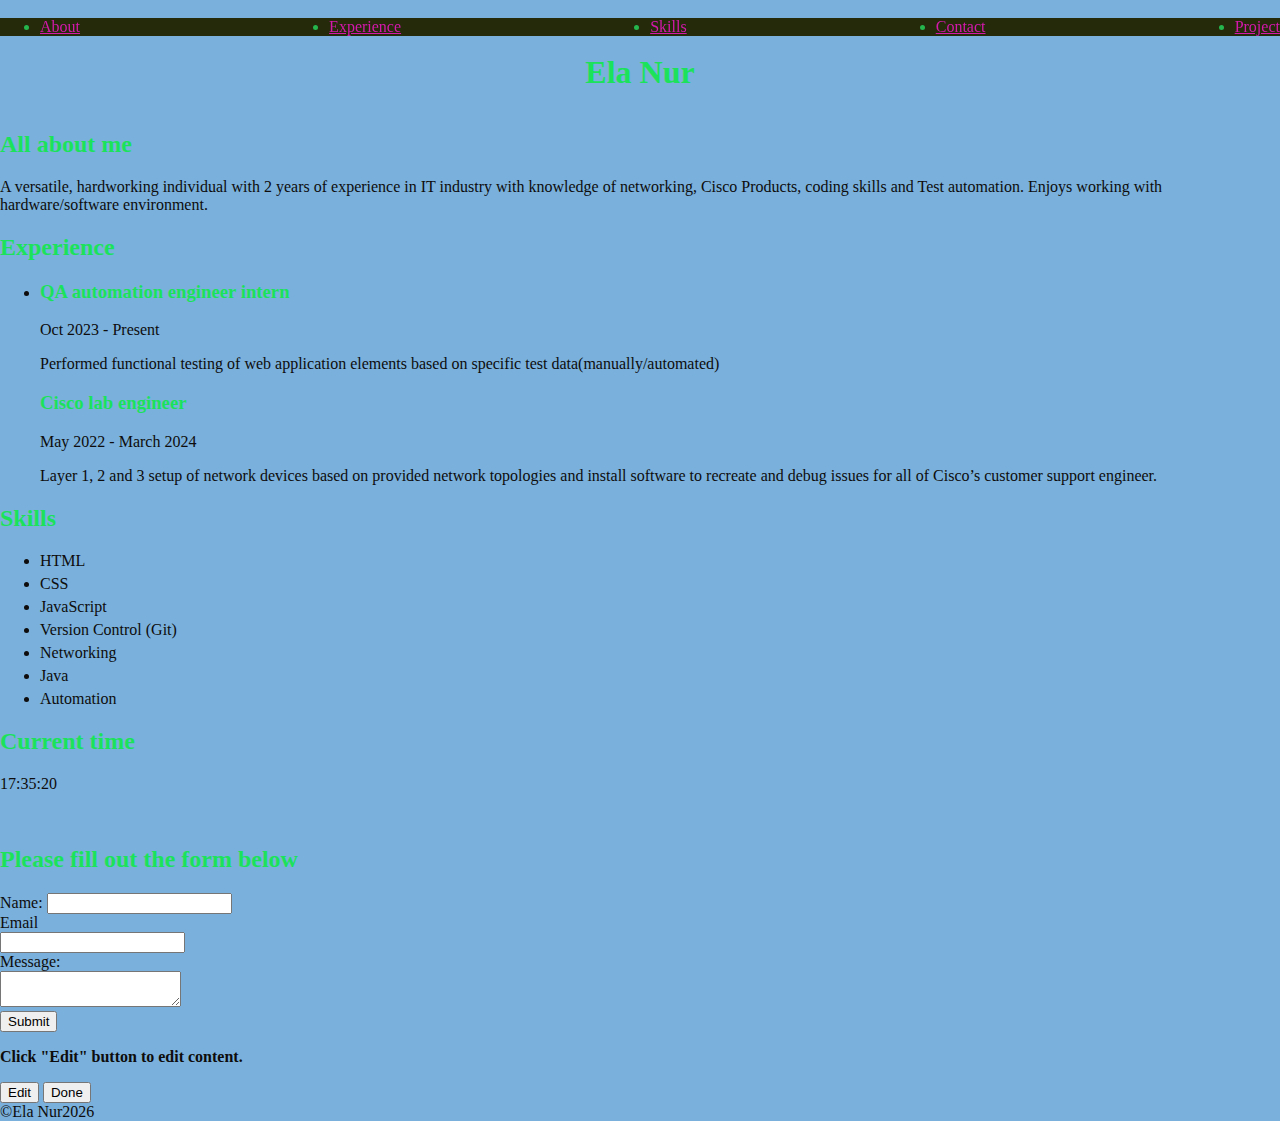
==== index.html @ 12a9d001 "Lesson-14 fixed my form" ====
<!DOCTYPE html>
<html lang="en">
  <head>
    <meta charset="UTF-8" />
    <meta name="viewport" content="width=device-width, initial-scale=1.0" />
    <link rel="stylesheet" href="style1/style.css" />
    <title>My first website</title>
  </head>
  <br>
    <nav class="sticky-header">
        <ul>
            <li><a href="#about">About</a></li>
            <li><a href="#experience">Experience</a></li>
            <li><a href="#skills">Skills</a></li>
            <li><a href="#contact">Contact</a></li>
            <li><a href="#projects">Project</a></li>

          </ul>
    </nav>

    <br class="container">
      <div class="header">
        <h1>Ela Nur</h1>
      </div>

      <div class="section-about">
        <h2>All about me</h2>
        <p>
            A versatile, hardworking individual with 2 years of experience in IT industry 
            with knowledge of networking, Cisco Products, coding skills and Test automation. 
            Enjoys working with hardware/software environment.
        </p>
      </div>
  
      <div class="section-experience">
        <h2>Experience</h2>
        <ul> 
        <li>

            <h3>QA automation engineer intern </h3>
            <p> Oct 2023 - Present</p>
            <p>
                Performed functional testing of web application 
                elements based on specific test data(manually/automated)
            </p>
    
            <h3> Cisco lab engineer </h3>
            <p> May 2022 - March 2024</p>
            <p> Layer 1, 2 and 3 setup of network devices based on provided 
                network topologies and install software to recreate and debug 
                issues for all of Cisco’s customer support engineer.</p>  
          </li>
        </ul>
      </div>
      <div class="section-skills">
        <h2>Skills</h2>
        <ul class="skills">
          <li>HTML</li>
          <li>CSS</li>
          <li>JavaScript</li>
          <li>Version Control (Git)</li>
     </ul>
      </div>
    </div>
    <section> 
      <h2> Current time </h2>
      <p id="clock"> </p>
    </section>

    <br>
      <h2> 
        Please fill out the form below
      </h2>

      <form name="leave_message">
     
        <label for="username"> Name: </label></id=>
        <input for="text" name="userName" required /></br> 
        <label for="email"> Email </label></br>  
        <input type="email" name="email" required /></br> 
        <label for="usersMessage"> Message: </label></br> 
        <textArea type="text" name="usersMessage" required ></textArea></br> 
        <button type="submit"> Submit </button></br> 
        
        <section id="messages">
          <ul id="messages_list"> </ul>
        </section>
      </form>

   <div id="container">
      <p id="edit"><b> Click "Edit" button to edit content. </ b></p>
      <button type="submit" id="edit-button">Edit</button>
      <button type="submit" id="end-editing">Done</button>
      </div>

    <script src="javasc/index.js"></script>
  </body>
</html>
---- style1/style.css ----
body {
  flex-wrap:wrap;
  font-family: 'Times New Roman', Times, serif;
  background-color: rgb(121, 177, 220);
  margin: auto;
  padding: auto;
  color: #0e0c0c;

}
.container {
  width: 80%;
  margin: 20px auto;
  background-color: #12d3bd;
  padding: 20px;
}
h1,
h2,
h3 {
  color: #1be25a;
}
.header {
  text-align: center;
  margin-bottom: 40px;
}
.header h1 {
  margin: 0;
}
.section {
  margin-bottom: 30px;
}
.section h2 {
  border-radius: 2px solid #0056b3;
  padding-bottom: 5px;
}
.section ul {
  list-style-type: none;
  padding: 0;
}
.section ul li {
  margin: 10px 0;
}
.skills li,
.education li {
  margin: 5px 0;
}

.sticky-header {
  position: sticky;
  top: 0;
  background-color: #252a0b;
  color: #25b64e;
  text-align: center;
  padding: 5;
  z-index: 20000;
  width:100%;
}
.sticky-header ul {
  display: flex;
  flex-direction: row;
  justify-content: space-between;
  gap:6;
  scroll-margin-top:2px;
  margin: auto
}
.sticky-header ul li a {
  color: rgb(213, 24, 172);
}
@media only screen and (min-width: 320px){
  .experience-container {
    grid-template-columns: 1fr 1fr;
  }
}
@media only screen and (min-width: 1020px){
  .experience-container {
    grid-template-columns: 1fr 1fr;
  }
}
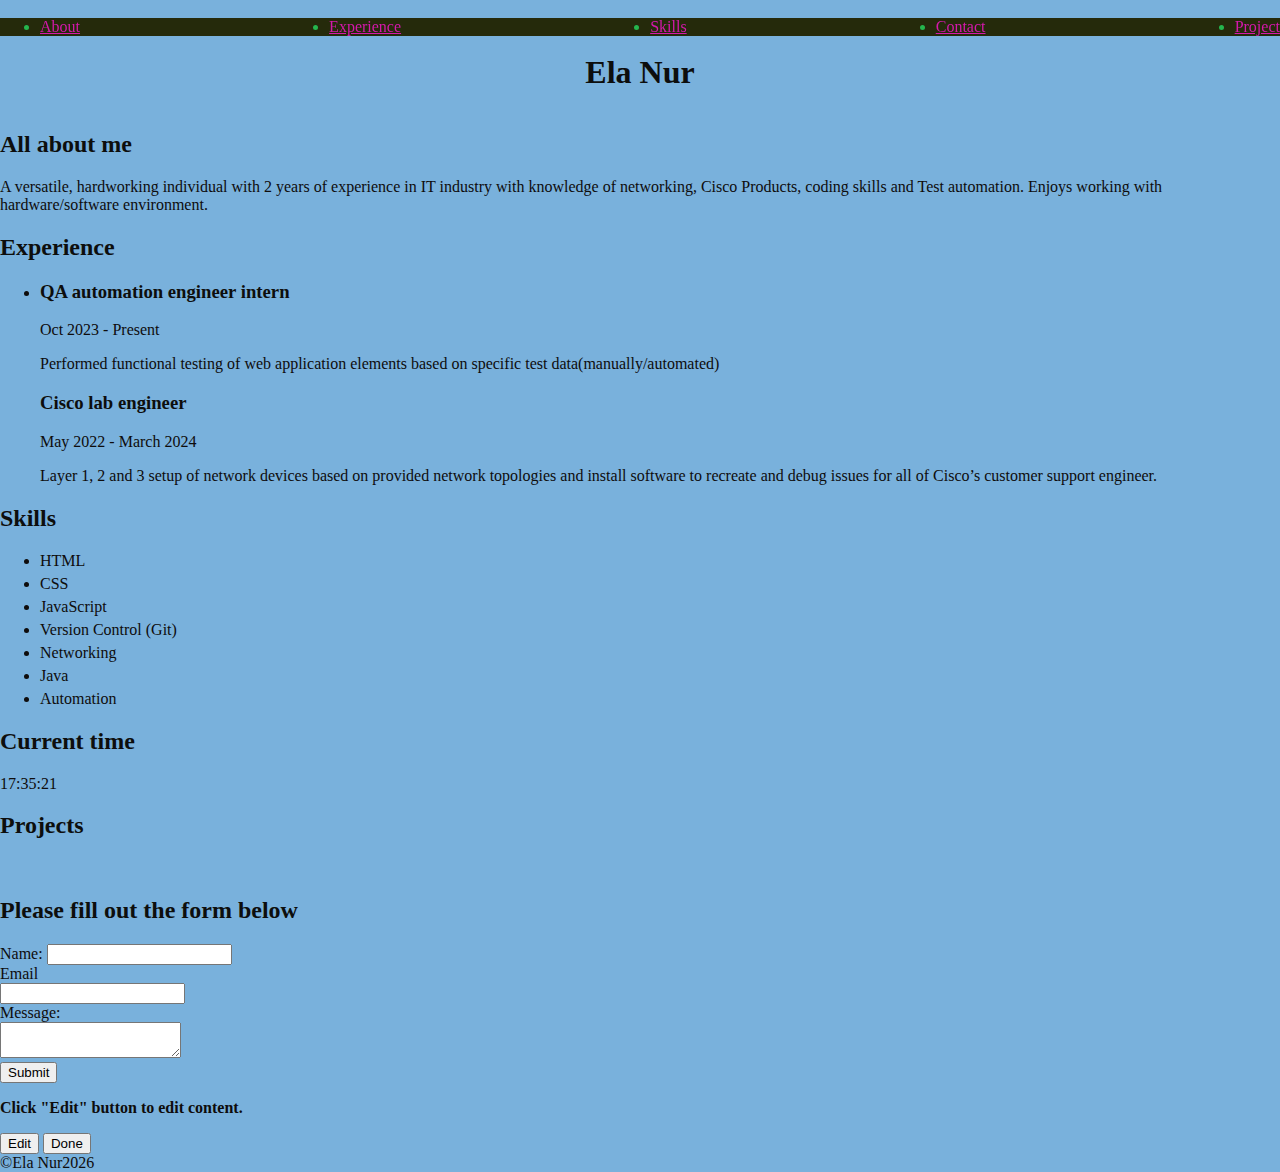
==== commit 92e5fbed: "API fetch completed" ====
--- a/index.html
+++ b/index.html
@@ -61,10 +61,15 @@
           <li>Version Control (Git)</li>
      </ul>
       </div>
-    </div>
+    
     <section> 
       <h2> Current time </h2>
       <p id="clock"> </p>
+    </section>
+
+    <section id="project_section">
+      <h2 id="projects"> Projects </h2>
+      <ul id="projects-list"> </ul>
     </section>
 
     <br>
--- a/style1/style.css
+++ b/style1/style.css
@@ -16,7 +16,7 @@
 h1,
 h2,
 h3 {
-  color: #1be25a;
+  color: #0d0e0d;
 }
 .header {
   text-align: center;
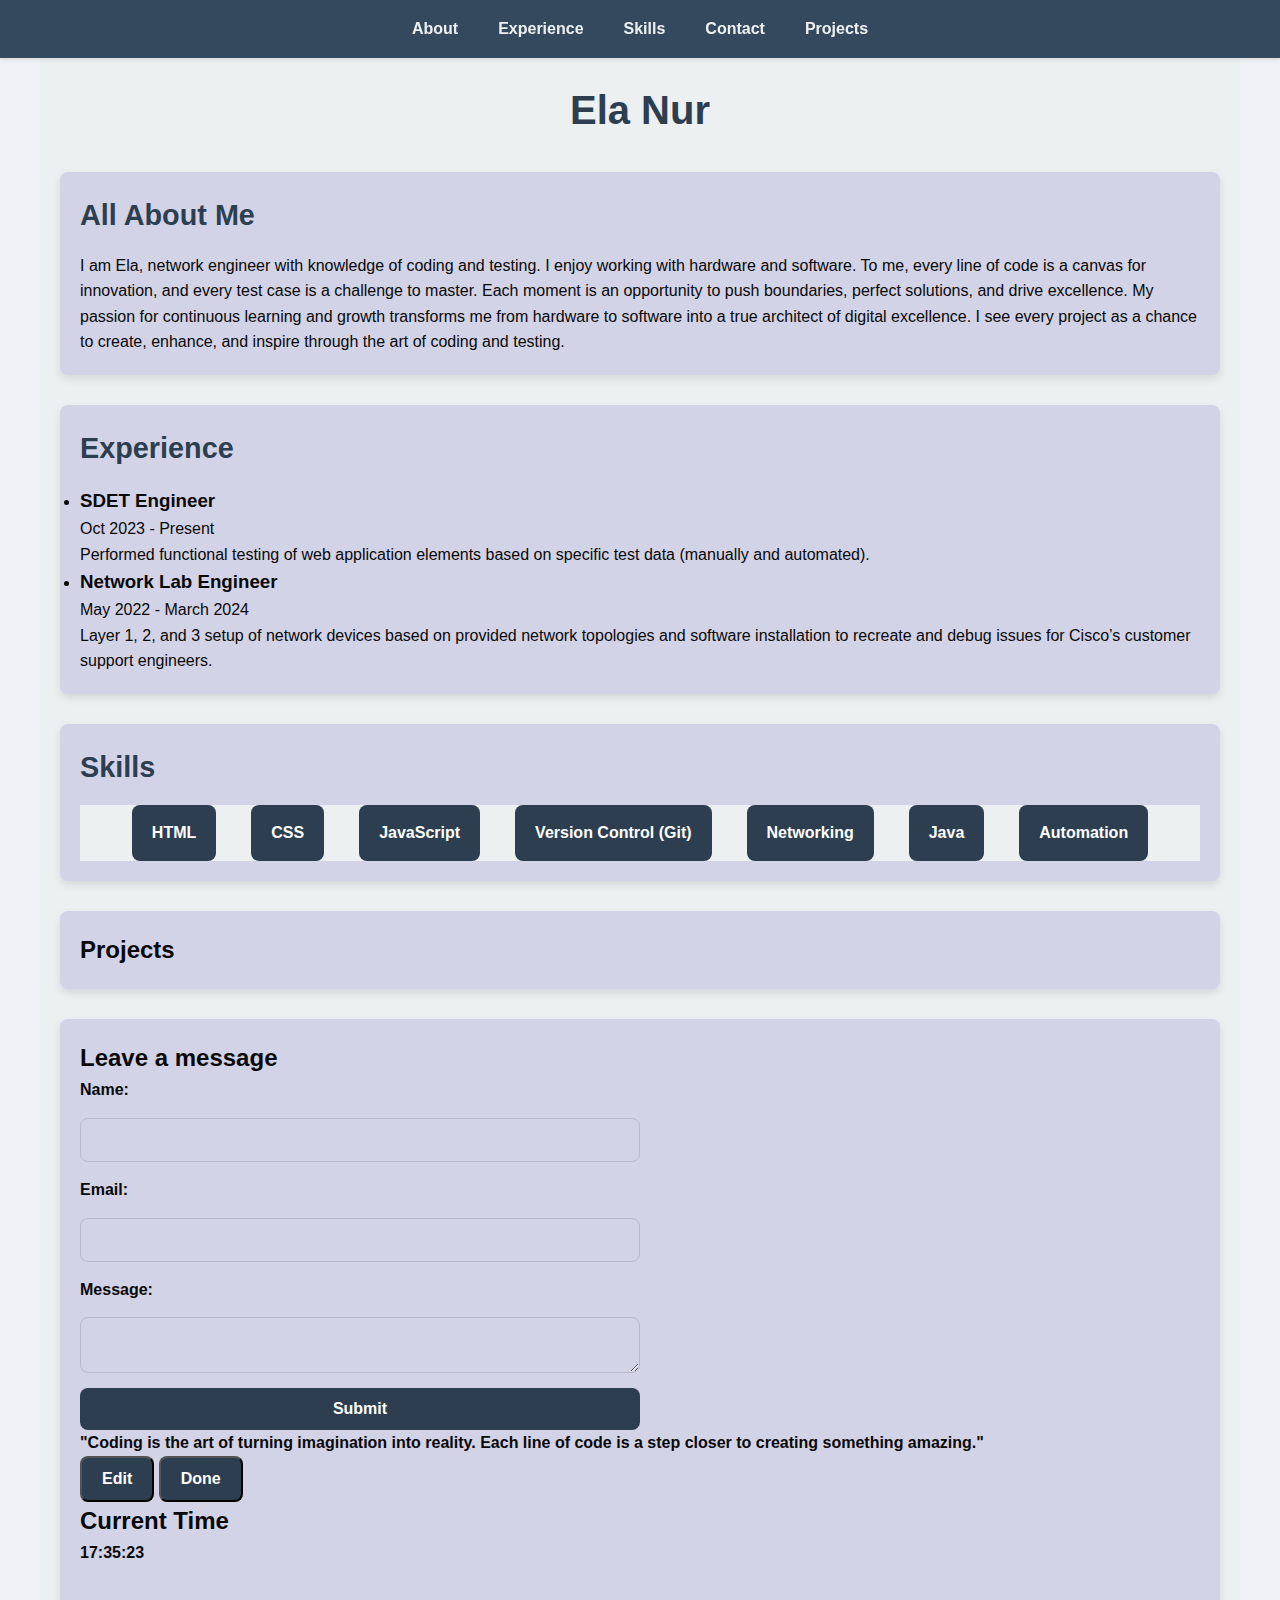
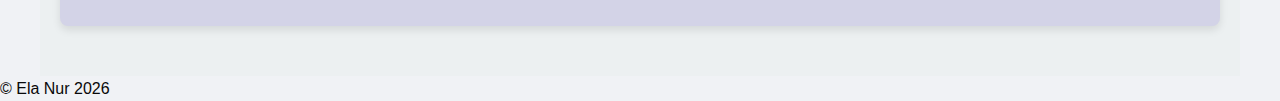
==== commit c0d0dad9: "Added some changes to lesson-15" ====
--- a/index.html
+++ b/index.html
@@ -1,103 +1,129 @@
 <!DOCTYPE html>
 <html lang="en">
-  <head>
-    <meta charset="UTF-8" />
-    <meta name="viewport" content="width=device-width, initial-scale=1.0" />
-    <link rel="stylesheet" href="style1/style.css" />
-    <title>My first website</title>
-  </head>
-  <br>
-    <nav class="sticky-header">
-        <ul>
-            <li><a href="#about">About</a></li>
-            <li><a href="#experience">Experience</a></li>
-            <li><a href="#skills">Skills</a></li>
-            <li><a href="#contact">Contact</a></li>
-            <li><a href="#projects">Project</a></li>
+<!-- <head>
+  <meta charset="UTF-8" />
+  <meta name="viewport" content="width=device-width, initial-scale=1.0" />
+  <link rel="stylesheet" href="style1/style.css" />
+  <link rel="stylesheet" href="link rel="stylesheet" href="https://cdnjs.cloudflare.com/ajax/libs/font-awesome/6.6.0/css/all.min.css" integrity="sha512-Kc323vGBEqzTmouAECnVceyQqyqdsSiqLQISBL29aUW4U/M7pSPA/gEUZQqv1cwx4OnYxTxve5UMg5GT6L4JJg==" crossorigin="anonymous" referrerpolicy="no-referrer">
+  <title>My First Website</title>
+</head> -->
+<html lang="en">
+<head>
+  <meta charset="UTF-8" />
+  <meta name="viewport" content="width=device-width, initial-scale=1.0" />
+  <link rel="stylesheet" href="style1/style.css" />
+  <link rel="stylesheet" href="https://cdnjs.cloudflare.com/ajax/libs/font-awesome/6.6.0/css/all.min.css" integrity="sha512-Kc323vGBEqzTmouAECnVceyQqyqdsSiqLQISBL29aUW4U/M7pSPA/gEUZQqv1cwx4OnYxTxve5UMg5GT6L4JJg==" crossorigin="anonymous" referrerpolicy="no-referrer" />
+  <title>My First Website</title>
+</head>
+<body>
+  <nav class="sticky-header">
+    <ul>
+      <li><a href="#about">About</a></li>
+      <li><a href="#experience">Experience</a></li>
+      <li><a href="#skills">Skills</a></li>
+      <li><a href="#contact">Contact</a></li>
+      <li><a href="#projects">Projects</a></li>
+    </ul>
+  </nav>
 
-          </ul>
-    </nav>
+  <div class="container">
+    <header class="header">
+      <h1>Ela Nur</h1>
+    </header>
 
-    <br class="container">
-      <div class="header">
-        <h1>Ela Nur</h1>
-      </div>
-
-      <div class="section-about">
-        <h2>All about me</h2>
-        <p>
-            A versatile, hardworking individual with 2 years of experience in IT industry 
-            with knowledge of networking, Cisco Products, coding skills and Test automation. 
-            Enjoys working with hardware/software environment.
-        </p>
-      </div>
-  
-      <div class="section-experience">
-        <h2>Experience</h2>
-        <ul> 
-        <li>
-
-            <h3>QA automation engineer intern </h3>
-            <p> Oct 2023 - Present</p>
-            <p>
-                Performed functional testing of web application 
-                elements based on specific test data(manually/automated)
-            </p>
-    
-            <h3> Cisco lab engineer </h3>
-            <p> May 2022 - March 2024</p>
-            <p> Layer 1, 2 and 3 setup of network devices based on provided 
-                network topologies and install software to recreate and debug 
-                issues for all of Cisco’s customer support engineer.</p>  
-          </li>
-        </ul>
-      </div>
-      <div class="section-skills">
-        <h2>Skills</h2>
-        <ul class="skills">
-          <li>HTML</li>
-          <li>CSS</li>
-          <li>JavaScript</li>
-          <li>Version Control (Git)</li>
-     </ul>
-      </div>
-    
-    <section> 
-      <h2> Current time </h2>
-      <p id="clock"> </p>
+    <section id="about" class="section-about">
+      <h2>All About Me</h2>
+      <p>
+        I am Ela, network engineer with knowledge of coding and testing. I enjoy working with hardware and software. 
+        To me, every line of code is a canvas for innovation, and every test case is a challenge to master. Each moment is an opportunity to push boundaries, perfect solutions, and drive excellence.
+        My passion for continuous learning and growth transforms me from hardware to software into a true architect of digital excellence. I see every project as a chance to create, enhance, and inspire through the art of coding and testing.
+      </p>
     </section>
 
-    <section id="project_section">
-      <h2 id="projects"> Projects </h2>
-      <ul id="projects-list"> </ul>
+    <section id="experience" class="section-experience">
+      <h2>Experience</h2>
+      <ul>
+        <li>
+          <h3>SDET Engineer</h3>
+          <p>Oct 2023 - Present</p>
+          <p>
+            Performed functional testing of web application elements 
+            based on specific test data (manually and automated).
+          </p>
+        </li>
+        <li>
+          <h3>Network Lab Engineer</h3>
+          <p>May 2022 - March 2024</p>
+          <p>
+            Layer 1, 2, and 3 setup of network devices based on provided 
+            network topologies and software installation to recreate and debug 
+            issues for Cisco’s customer support engineers.
+          </p>
+        </li>
+      </ul>
     </section>
 
-    <br>
-      <h2> 
-        Please fill out the form below
-      </h2>
+    <section id="skills" class="section-skills">
+      <h2>Skills</h2>
+      <ul class="skills">
+        <li>HTML</li>
+        <li>CSS</li>
+        <li>JavaScript</li>
+        <li>Version Control (Git)</li>
+      </ul>
+    </section>
 
+    <section id="projects" class="section-projects">
+      <h2>Projects</h2>
+      <ul id="projects-list"></ul>
+    </section>
+
+    <section class="contact-form">
+      <h2>Leave a message </h2>
       <form name="leave_message">
-     
-        <label for="username"> Name: </label></id=>
-        <input for="text" name="userName" required /></br> 
-        <label for="email"> Email </label></br>  
-        <input type="email" name="email" required /></br> 
-        <label for="usersMessage"> Message: </label></br> 
-        <textArea type="text" name="usersMessage" required ></textArea></br> 
-        <button type="submit"> Submit </button></br> 
-        
-        <section id="messages">
-          <ul id="messages_list"> </ul>
-        </section>
+        <label for="username">Name:</label>
+        <input type="text" name="userName" required />
+
+        <label for="email">Email:</label>
+        <input type="email" name="email" required />
+
+        <label for="usersMessage">Message:</label>
+        <textarea name="usersMessage" required></textarea>
+
+        <button type="submit">Submit</button>
       </form>
 
-   <div id="container">
-      <p id="edit"><b> Click "Edit" button to edit content. </ b></p>
-      <button type="submit" id="edit-button">Edit</button>
-      <button type="submit" id="end-editing">Done</button>
-      </div>
+      <section id="messages">
+        <ul id="messages_list"></ul>
+      </section>
 
-    <script src="javasc/index.js"></script>
-  </body>
+    <!-- <section id="edit-section">
+      <p><br>"Coding is the art of turning imagination into reality. Each line of code is a step closer to creating something amazing."<\br></p>
+      <button type="button" id="edit-button">Edit</button>
+      <button type="button" id="end-editing">Done</button>
+    </section> -->
+
+    <section> 
+      <div id="container">
+        <p id="edit"><b> "Coding is the art of turning imagination into reality. Each line of code is a step closer to creating something amazing."</ b></p>
+        <button type="submit" id="edit-button">Edit</button>
+        <button type="submit" id="end-editing">Done</button>
+        </div>
+     </section>
+  
+      <section id="contact">
+      <h2>Current Time</h2>
+      <p id="clock"></p>
+      <div class="social-contacts">
+        <a href="https://github.com/elzatnur" target="_blank" title="GitHub">
+          <i class="fa-brands fa-github"></i>
+        </a>
+        <a href="https://www.linkedin.com/in/ela-nur-ab5739293/" target="_blank" title="LinkedIn">
+            <i class="fa-brands fa-linkedin"></i>
+        </a>
+    </div>
+    </section>
+   
+  <script src="javasc/index.js"></script>
+</body>
 </html>--- a/style1/style.css
+++ b/style1/style.css
@@ -1,81 +1,338 @@
+
+* {
+  box-sizing: border-box;
+  margin: 0;
+  padding: 0;
+}
+
 body {
-  flex-wrap:wrap;
-  font-family: 'Times New Roman', Times, serif;
-  background-color: rgb(121, 177, 220);
-  margin: auto;
-  padding: auto;
-  color: #0e0c0c;
-
-}
+  font-family: 'Segoe UI', Tahoma, Geneva, Verdana, sans-serif;
+  line-height: 1.6;
+  background-color: #f0f2f5;
+  color: #090909;
+}
+
+nav {
+  background-color: #34495e;
+  color: #ecf0f1;
+  padding: 1em 2em;
+  position: sticky;
+  top: 0;
+  z-index: 1000;
+  box-shadow: 0 2px 4px rgba(0, 0, 0, 0.1);
+}
+
+nav ul {
+  list-style: none;
+  display: flex;
+  justify-content: center;
+}
+
+nav ul li {
+  margin: 0 20px;
+}
+
+nav ul li a {
+  color: #ecf0f1;
+  text-decoration: none;
+  font-weight: 600;
+}
+
+nav ul li a:hover {
+  color: #3498db;
+}
+
+/* Container and sections */
 .container {
-  width: 80%;
-  margin: 20px auto;
-  background-color: #12d3bd;
   padding: 20px;
-}
-h1,
-h2,
-h3 {
-  color: #0d0e0d;
-}
+  max-width: 1200px;
+  margin: 0 auto;
+}
+
 .header {
   text-align: center;
-  margin-bottom: 40px;
-}
+  margin-bottom: 30px;
+}
+
 .header h1 {
-  margin: 0;
-}
-.section {
+  font-size: 2.5em;
+  color: #2c3e50;
+}
+
+.section-about, 
+.section-experience, 
+.section-skills, 
+.section-projects, 
+.section-contacts, 
+.contact-form {
   margin-bottom: 30px;
-}
-.section h2 {
-  border-radius: 2px solid #0056b3;
-  padding-bottom: 5px;
-}
-.section ul {
-  list-style-type: none;
-  padding: 0;
-}
-.section ul li {
-  margin: 10px 0;
-}
-.skills li,
-.education li {
-  margin: 5px 0;
-}
-
-.sticky-header {
-  position: sticky;
-  top: 0;
-  background-color: #252a0b;
-  color: #25b64e;
+  background-color: #d3d3e7;
+  padding: 20px;
+  border-radius: 8px;
+  box-shadow: 0 4px 8px rgba(0, 0, 0, 0.1);
+}
+
+.section-about h2, 
+.section-experience h2, 
+.section-skills h2, 
+.section-projects h2 
+.contact{
+  font-size: 1.8em;
+  color: #2c3e50;
+  margin-bottom: 15px;
+}
+
+ul.skills {
+  list-style: none;
+  display: flex;
+  flex-wrap: wrap;
+  justify-content: center;
+  gap: 35px;
+  background-color: #ecf0f1;
+}
+
+.skills li {
+  background-color: #2c3e50;
+  color: #ffffff;
+  padding: 15px 20px;
+  border-radius: 8px;
+  font-weight: 600;
+}
+
+form {
+  display: flex;
+  flex-direction: column;
+  gap: 15px;
+}
+
+form label {
+  font-weight: 600;
+}
+
+form input, 
+form textarea {
+  padding: 12px;
+  border: 1px solid #0e0e0e22;
+  border-radius: 8px;
+  font-size: 1em;
+}
+
+form input:focus, 
+form textarea:focus {
+  border-color: #3498db;
+  outline: none;
+}
+
+form button {
+  padding: 12px 20px;
+  background-color: #3498db;
+  color: white;
+  border: none;
+  border-radius: 8px;
+  cursor: pointer;
+  font-size: 1em;
+  font-weight: 600;
+}
+
+form button:hover {
+  background-color: #2980b9;
+}
+
+/* Edit section */
+#edit-section {
   text-align: center;
-  padding: 5;
-  z-index: 20000;
-  width:100%;
-}
-.sticky-header ul {
-  display: flex;
-  flex-direction: row;
-  justify-content: space-between;
-  gap:6;
-  scroll-margin-top:2px;
-  margin: auto
-}
-.sticky-header ul li a {
-  color: rgb(213, 24, 172);
-}
-@media only screen and (min-width: 320px){
-  .experience-container {
-    grid-template-columns: 1fr 1fr;
-  }
-}
-@media only screen and (min-width: 1020px){
-  .experience-container {
-    grid-template-columns: 1fr 1fr;
-  }
-}
-
-
-
-
+  margin-top: 50px;
+}
+
+#edit-button, 
+#end-editing {
+  margin: auto;
+  padding: 12px 20px;
+  background-color: #9ea8b1;
+  color: white;
+  border: auto;
+  border-radius: 8px;
+  cursor: pointer;
+  font-size: 1em;
+  font-weight: 600;
+}
+
+#edit-button:hover, 
+#end-editing:hover {
+  background-color: #34495e;
+}
+.social-icons {
+  display: flex;
+  gap: 15px; 
+  justify-content: center; 
+  padding: 20px; 
+}
+.button {
+  display: flex;
+  align-items: center;
+  gap: 10px; 
+  padding: 10px;
+  background-color: #f5f5f5; 
+  border-radius: 5px;
+  transition: background-color 0.3s;
+}
+.button:hover {
+  background-color: #e0e0e0; 
+}
+.social-contacts {
+  display: flex;
+  justify-content: center;
+  gap: 20px; 
+  padding: 20px; 
+}
+
+.social-contacts a {
+  text-decoration: none; 
+  color: #333; 
+  font-size: 50px; 
+  transition: color 0.3s ease; 
+}
+
+.social-contacts a:hover {
+  color: #3498db; 
+}
+/* Mobile */
+@media only screen and (max-width: 600px) {
+  .social-icons a {
+      font-size: 20px; 
+  }
+}
+
+.button:hover .icon {
+  color: #0077b5; 
+}
+.button span {
+  font-size: 16px; 
+  color: #333; 
+}
+
+/* Media Queries */
+
+/* Mobile Phones */
+@media only screen and (max-width: 600px) {
+  nav ul {
+    flex-direction: column;
+    background-color: #1e77cb; 
+    text-align: center;
+    padding: 0;
+    margin: 0;
+  }
+
+  nav ul li {
+    margin: 10px 0;
+  }
+
+  nav ul li a {
+    padding: 15px;
+    font-size: 16px;
+  }
+
+  .container {
+    padding: 15px;
+    border: 2px solid #ced2da; 
+    background-color: #ffffff;
+    border-radius: 8px;
+  }
+
+  ul.skills {
+    flex-direction: column;
+    background-color: #ecf0f1;
+    padding: 15px;
+    border-radius: 8px;
+  }
+
+  .skills li {
+    margin-bottom: 20px;
+    background-color: #3498db;
+    padding: 15px;
+  }
+
+  form input, 
+  form textarea,
+  form button {
+    padding: 12px;
+  }
+
+  #edit-button, 
+  #end-editing {
+    width: 100%;
+    background-color: #3498db;
+    color: #ffffff;
+    border: none;
+    border-radius: 8px;
+    padding: 15px;
+    cursor: pointer;
+  }
+
+  #edit-button:hover, 
+  #end-editing:hover {
+    background-color: #2980b9;
+  }
+}
+
+/* Tablets (Portrait and Landscape) */
+@media only screen and (min-width: 601px) and (max-width: 1024px) {
+  nav ul {
+    justify-content: space-around;
+    background-color: rgb(148, 17, 192);
+    
+  }
+
+  .container {
+    padding: 20px;
+
+  }
+
+  ul.skills {
+    flex-direction: row;
+    flex-wrap: wrap;
+    justify-content: center;
+    padding: 15px;
+  }
+
+  .skills li {
+    margin: 10px;
+    padding: 15px;
+    flex: 1 1 calc(50% - 20px); 
+    background-color: #b215c4;
+  }
+
+  form input, 
+  form textarea,
+  form button {
+    padding: 12px;
+    color: #0d0b0d;
+  }
+  form button{
+    background-color: #b215c4;
+  }
+}
+
+/* Large Screens */
+@media only screen and (min-width: 1025px) {
+  .container {
+    background-color: #ecf0f1; 
+  }
+
+  form input, 
+  form textarea {
+    width: 50%;
+    background-color: rgba(201, 210, 210, 0);
+  }
+
+  form button {
+    width: 50%;
+    background-color: #2c3e50;
+  }
+
+  #edit-button, 
+  #end-editing {
+    width: auto;
+    background-color:#2c3e50 ;
+  }
+}--- a/style1/style.css
+++ b/style1/style.css
@@ -1,81 +1,338 @@
+
+* {
+  box-sizing: border-box;
+  margin: 0;
+  padding: 0;
+}
+
 body {
-  flex-wrap:wrap;
-  font-family: 'Times New Roman', Times, serif;
-  background-color: rgb(121, 177, 220);
-  margin: auto;
-  padding: auto;
-  color: #0e0c0c;
-
-}
+  font-family: 'Segoe UI', Tahoma, Geneva, Verdana, sans-serif;
+  line-height: 1.6;
+  background-color: #f0f2f5;
+  color: #090909;
+}
+
+nav {
+  background-color: #34495e;
+  color: #ecf0f1;
+  padding: 1em 2em;
+  position: sticky;
+  top: 0;
+  z-index: 1000;
+  box-shadow: 0 2px 4px rgba(0, 0, 0, 0.1);
+}
+
+nav ul {
+  list-style: none;
+  display: flex;
+  justify-content: center;
+}
+
+nav ul li {
+  margin: 0 20px;
+}
+
+nav ul li a {
+  color: #ecf0f1;
+  text-decoration: none;
+  font-weight: 600;
+}
+
+nav ul li a:hover {
+  color: #3498db;
+}
+
+/* Container and sections */
 .container {
-  width: 80%;
-  margin: 20px auto;
-  background-color: #12d3bd;
   padding: 20px;
-}
-h1,
-h2,
-h3 {
-  color: #0d0e0d;
-}
+  max-width: 1200px;
+  margin: 0 auto;
+}
+
 .header {
   text-align: center;
-  margin-bottom: 40px;
-}
+  margin-bottom: 30px;
+}
+
 .header h1 {
-  margin: 0;
-}
-.section {
+  font-size: 2.5em;
+  color: #2c3e50;
+}
+
+.section-about, 
+.section-experience, 
+.section-skills, 
+.section-projects, 
+.section-contacts, 
+.contact-form {
   margin-bottom: 30px;
-}
-.section h2 {
-  border-radius: 2px solid #0056b3;
-  padding-bottom: 5px;
-}
-.section ul {
-  list-style-type: none;
-  padding: 0;
-}
-.section ul li {
-  margin: 10px 0;
-}
-.skills li,
-.education li {
-  margin: 5px 0;
-}
-
-.sticky-header {
-  position: sticky;
-  top: 0;
-  background-color: #252a0b;
-  color: #25b64e;
+  background-color: #d3d3e7;
+  padding: 20px;
+  border-radius: 8px;
+  box-shadow: 0 4px 8px rgba(0, 0, 0, 0.1);
+}
+
+.section-about h2, 
+.section-experience h2, 
+.section-skills h2, 
+.section-projects h2 
+.contact{
+  font-size: 1.8em;
+  color: #2c3e50;
+  margin-bottom: 15px;
+}
+
+ul.skills {
+  list-style: none;
+  display: flex;
+  flex-wrap: wrap;
+  justify-content: center;
+  gap: 35px;
+  background-color: #ecf0f1;
+}
+
+.skills li {
+  background-color: #2c3e50;
+  color: #ffffff;
+  padding: 15px 20px;
+  border-radius: 8px;
+  font-weight: 600;
+}
+
+form {
+  display: flex;
+  flex-direction: column;
+  gap: 15px;
+}
+
+form label {
+  font-weight: 600;
+}
+
+form input, 
+form textarea {
+  padding: 12px;
+  border: 1px solid #0e0e0e22;
+  border-radius: 8px;
+  font-size: 1em;
+}
+
+form input:focus, 
+form textarea:focus {
+  border-color: #3498db;
+  outline: none;
+}
+
+form button {
+  padding: 12px 20px;
+  background-color: #3498db;
+  color: white;
+  border: none;
+  border-radius: 8px;
+  cursor: pointer;
+  font-size: 1em;
+  font-weight: 600;
+}
+
+form button:hover {
+  background-color: #2980b9;
+}
+
+/* Edit section */
+#edit-section {
   text-align: center;
-  padding: 5;
-  z-index: 20000;
-  width:100%;
-}
-.sticky-header ul {
-  display: flex;
-  flex-direction: row;
-  justify-content: space-between;
-  gap:6;
-  scroll-margin-top:2px;
-  margin: auto
-}
-.sticky-header ul li a {
-  color: rgb(213, 24, 172);
-}
-@media only screen and (min-width: 320px){
-  .experience-container {
-    grid-template-columns: 1fr 1fr;
-  }
-}
-@media only screen and (min-width: 1020px){
-  .experience-container {
-    grid-template-columns: 1fr 1fr;
-  }
-}
-
-
-
-
+  margin-top: 50px;
+}
+
+#edit-button, 
+#end-editing {
+  margin: auto;
+  padding: 12px 20px;
+  background-color: #9ea8b1;
+  color: white;
+  border: auto;
+  border-radius: 8px;
+  cursor: pointer;
+  font-size: 1em;
+  font-weight: 600;
+}
+
+#edit-button:hover, 
+#end-editing:hover {
+  background-color: #34495e;
+}
+.social-icons {
+  display: flex;
+  gap: 15px; 
+  justify-content: center; 
+  padding: 20px; 
+}
+.button {
+  display: flex;
+  align-items: center;
+  gap: 10px; 
+  padding: 10px;
+  background-color: #f5f5f5; 
+  border-radius: 5px;
+  transition: background-color 0.3s;
+}
+.button:hover {
+  background-color: #e0e0e0; 
+}
+.social-contacts {
+  display: flex;
+  justify-content: center;
+  gap: 20px; 
+  padding: 20px; 
+}
+
+.social-contacts a {
+  text-decoration: none; 
+  color: #333; 
+  font-size: 50px; 
+  transition: color 0.3s ease; 
+}
+
+.social-contacts a:hover {
+  color: #3498db; 
+}
+/* Mobile */
+@media only screen and (max-width: 600px) {
+  .social-icons a {
+      font-size: 20px; 
+  }
+}
+
+.button:hover .icon {
+  color: #0077b5; 
+}
+.button span {
+  font-size: 16px; 
+  color: #333; 
+}
+
+/* Media Queries */
+
+/* Mobile Phones */
+@media only screen and (max-width: 600px) {
+  nav ul {
+    flex-direction: column;
+    background-color: #1e77cb; 
+    text-align: center;
+    padding: 0;
+    margin: 0;
+  }
+
+  nav ul li {
+    margin: 10px 0;
+  }
+
+  nav ul li a {
+    padding: 15px;
+    font-size: 16px;
+  }
+
+  .container {
+    padding: 15px;
+    border: 2px solid #ced2da; 
+    background-color: #ffffff;
+    border-radius: 8px;
+  }
+
+  ul.skills {
+    flex-direction: column;
+    background-color: #ecf0f1;
+    padding: 15px;
+    border-radius: 8px;
+  }
+
+  .skills li {
+    margin-bottom: 20px;
+    background-color: #3498db;
+    padding: 15px;
+  }
+
+  form input, 
+  form textarea,
+  form button {
+    padding: 12px;
+  }
+
+  #edit-button, 
+  #end-editing {
+    width: 100%;
+    background-color: #3498db;
+    color: #ffffff;
+    border: none;
+    border-radius: 8px;
+    padding: 15px;
+    cursor: pointer;
+  }
+
+  #edit-button:hover, 
+  #end-editing:hover {
+    background-color: #2980b9;
+  }
+}
+
+/* Tablets (Portrait and Landscape) */
+@media only screen and (min-width: 601px) and (max-width: 1024px) {
+  nav ul {
+    justify-content: space-around;
+    background-color: rgb(148, 17, 192);
+    
+  }
+
+  .container {
+    padding: 20px;
+
+  }
+
+  ul.skills {
+    flex-direction: row;
+    flex-wrap: wrap;
+    justify-content: center;
+    padding: 15px;
+  }
+
+  .skills li {
+    margin: 10px;
+    padding: 15px;
+    flex: 1 1 calc(50% - 20px); 
+    background-color: #b215c4;
+  }
+
+  form input, 
+  form textarea,
+  form button {
+    padding: 12px;
+    color: #0d0b0d;
+  }
+  form button{
+    background-color: #b215c4;
+  }
+}
+
+/* Large Screens */
+@media only screen and (min-width: 1025px) {
+  .container {
+    background-color: #ecf0f1; 
+  }
+
+  form input, 
+  form textarea {
+    width: 50%;
+    background-color: rgba(201, 210, 210, 0);
+  }
+
+  form button {
+    width: 50%;
+    background-color: #2c3e50;
+  }
+
+  #edit-button, 
+  #end-editing {
+    width: auto;
+    background-color:#2c3e50 ;
+  }
+}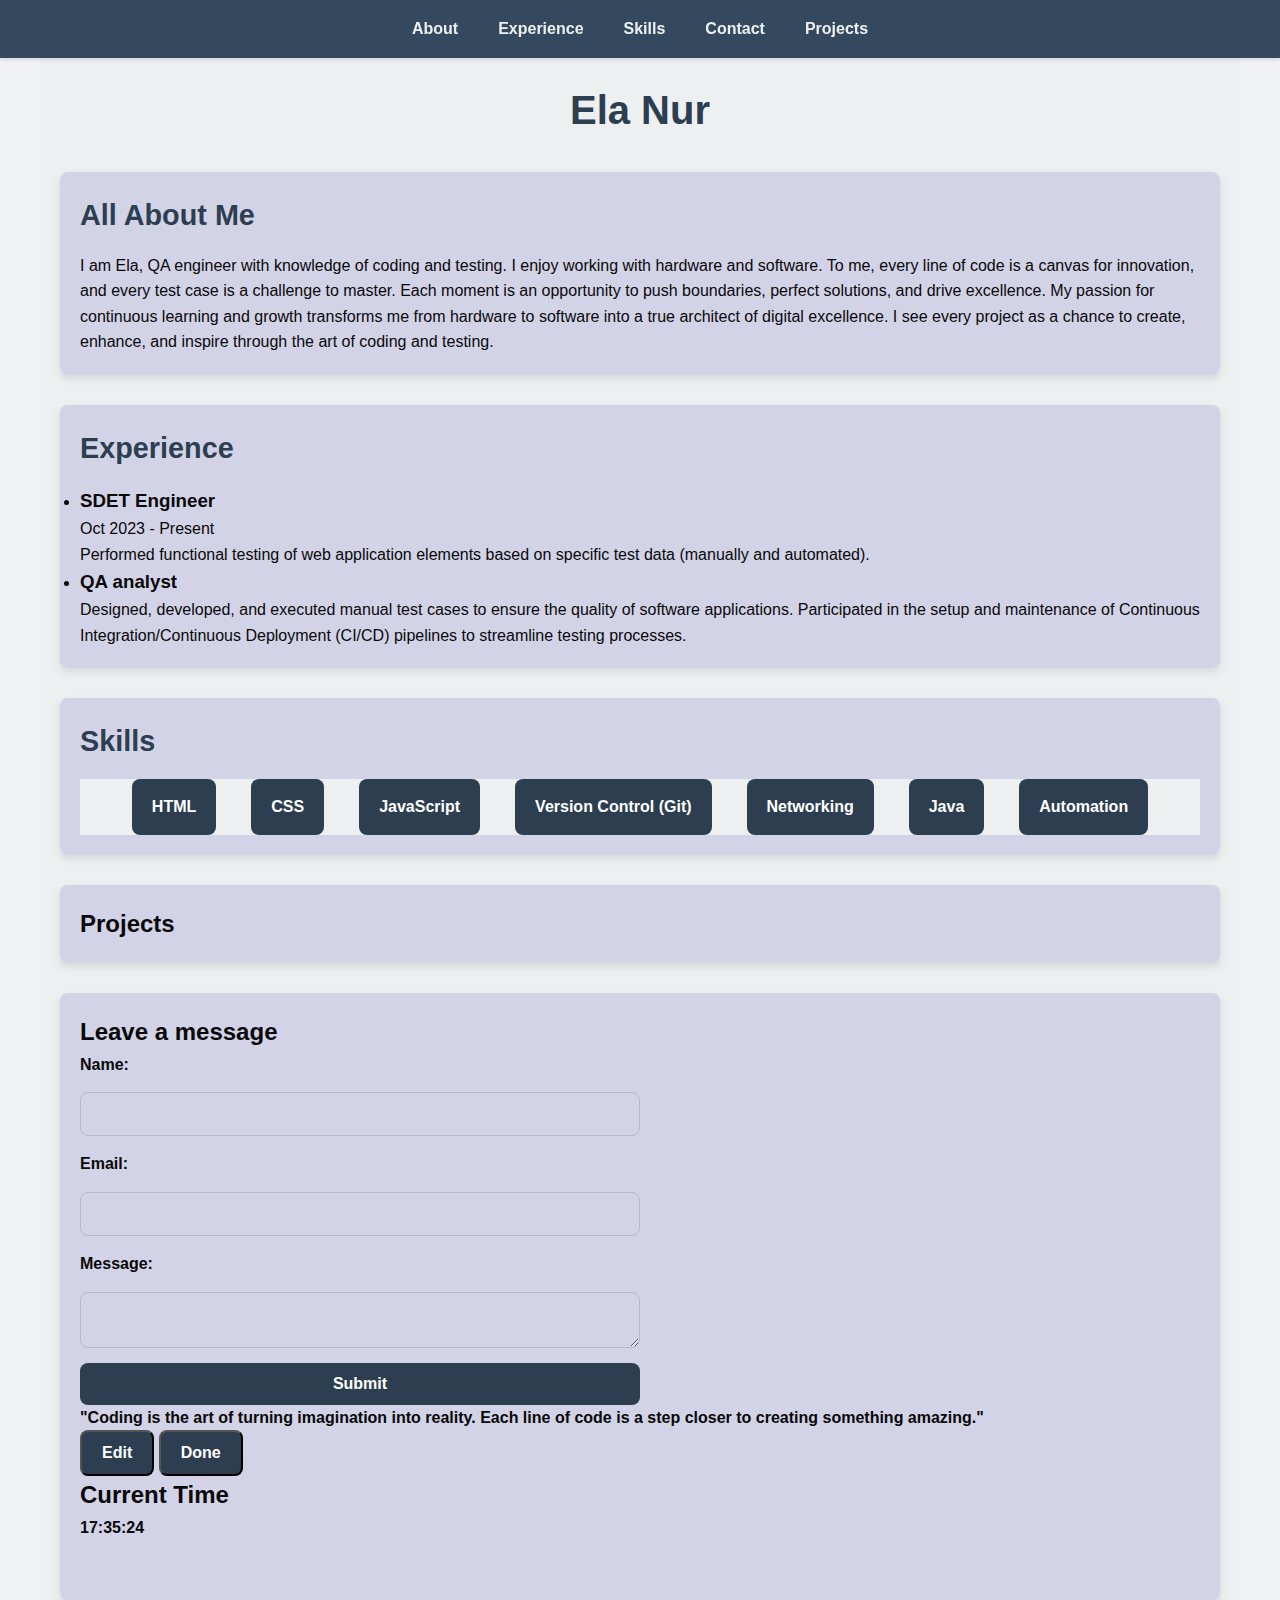
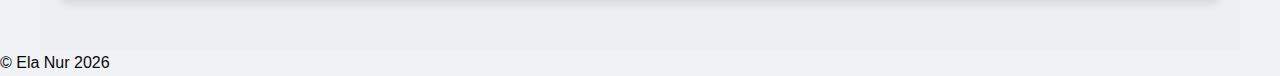
==== commit e28d8b56: "Update index.html" ====
--- a/index.html
+++ b/index.html
@@ -34,7 +34,7 @@
     <section id="about" class="section-about">
       <h2>All About Me</h2>
       <p>
-        I am Ela, network engineer with knowledge of coding and testing. I enjoy working with hardware and software. 
+        I am Ela, QA engineer with knowledge of coding and testing. I enjoy working with hardware and software. 
         To me, every line of code is a canvas for innovation, and every test case is a challenge to master. Each moment is an opportunity to push boundaries, perfect solutions, and drive excellence.
         My passion for continuous learning and growth transforms me from hardware to software into a true architect of digital excellence. I see every project as a chance to create, enhance, and inspire through the art of coding and testing.
       </p>
@@ -52,12 +52,11 @@
           </p>
         </li>
         <li>
-          <h3>Network Lab Engineer</h3>
-          <p>May 2022 - March 2024</p>
+          <h3>QA analyst</h3>
+          <p 2020-2022 </p>
           <p>
-            Layer 1, 2, and 3 setup of network devices based on provided 
-            network topologies and software installation to recreate and debug 
-            issues for Cisco’s customer support engineers.
+            Designed, developed, and executed manual test cases to ensure the quality of software applications.
+            Participated in the setup and maintenance of Continuous Integration/Continuous Deployment (CI/CD) pipelines to streamline testing processes.
           </p>
         </li>
       </ul>
@@ -118,7 +117,7 @@
         <a href="https://github.com/elzatnur" target="_blank" title="GitHub">
           <i class="fa-brands fa-github"></i>
         </a>
-        <a href="https://www.linkedin.com/in/ela-nur-ab5739293/" target="_blank" title="LinkedIn">
+        <a href="https://www.linkedin.com" target="_blank" title="LinkedIn">
             <i class="fa-brands fa-linkedin"></i>
         </a>
     </div>
@@ -126,4 +125,4 @@
    
   <script src="javasc/index.js"></script>
 </body>
-</html>+</html>
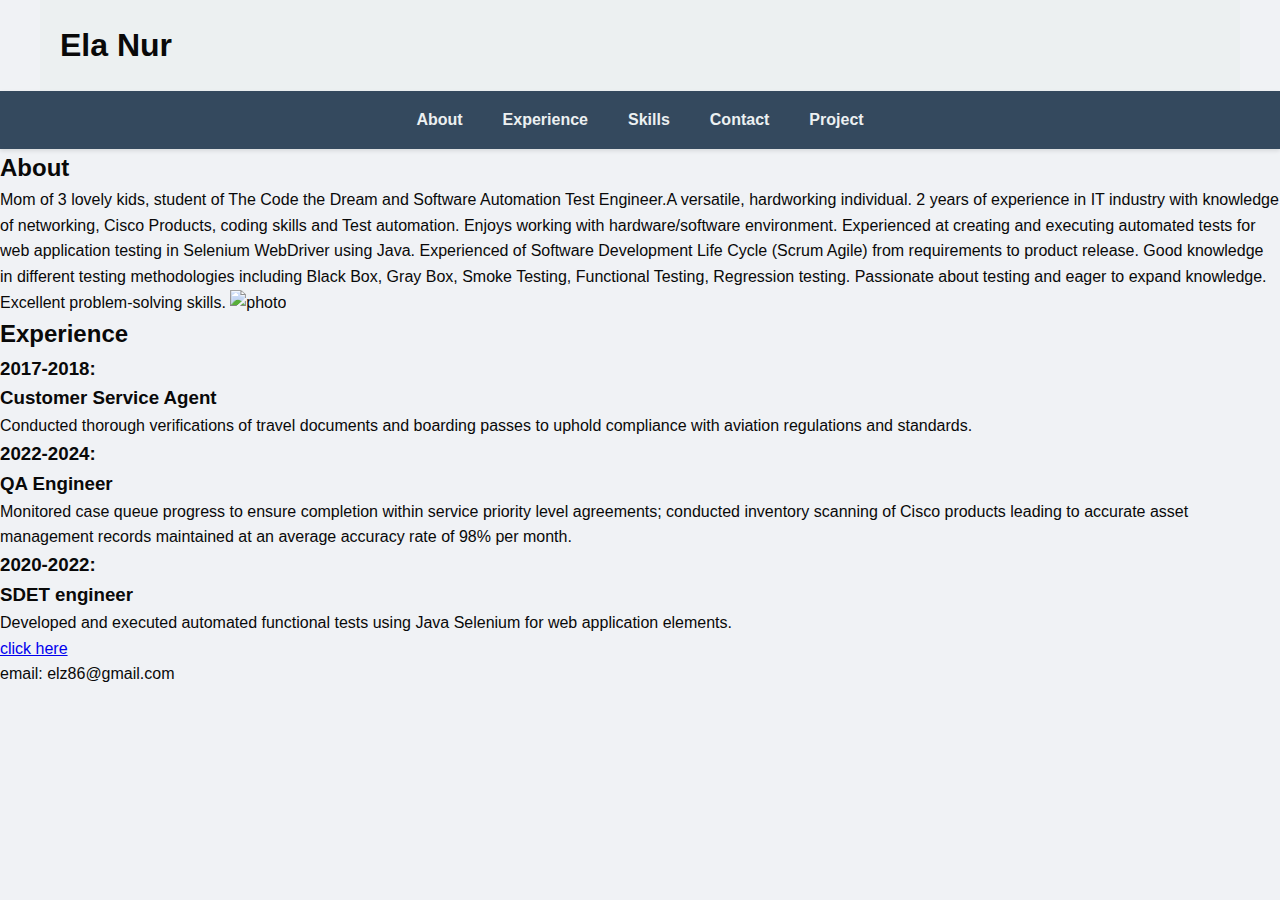
==== commit caaade9f: "Update index.html" ====
--- a/index.html
+++ b/index.html
@@ -1,128 +1,73 @@
-<!DOCTYPE html>
-<html lang="en">
-<!-- <head>
-  <meta charset="UTF-8" />
-  <meta name="viewport" content="width=device-width, initial-scale=1.0" />
-  <link rel="stylesheet" href="style1/style.css" />
-  <link rel="stylesheet" href="link rel="stylesheet" href="https://cdnjs.cloudflare.com/ajax/libs/font-awesome/6.6.0/css/all.min.css" integrity="sha512-Kc323vGBEqzTmouAECnVceyQqyqdsSiqLQISBL29aUW4U/M7pSPA/gEUZQqv1cwx4OnYxTxve5UMg5GT6L4JJg==" crossorigin="anonymous" referrerpolicy="no-referrer">
-  <title>My First Website</title>
-</head> -->
+<!DOCTYPE html> <!---->
 <html lang="en">
 <head>
-  <meta charset="UTF-8" />
-  <meta name="viewport" content="width=device-width, initial-scale=1.0" />
-  <link rel="stylesheet" href="style1/style.css" />
-  <link rel="stylesheet" href="https://cdnjs.cloudflare.com/ajax/libs/font-awesome/6.6.0/css/all.min.css" integrity="sha512-Kc323vGBEqzTmouAECnVceyQqyqdsSiqLQISBL29aUW4U/M7pSPA/gEUZQqv1cwx4OnYxTxve5UMg5GT6L4JJg==" crossorigin="anonymous" referrerpolicy="no-referrer" />
-  <title>My First Website</title>
+    <meta charset="UTF-8">
+    <meta name="viewport" content="width=device-width, initial-scale=1.0">
+
+    <title> My first website</title>
+    <link href="https://fonts.googleapis.com/css?family=Lato:400,900&display=swap" rel="stylesheet">
+
+    <link href="style1/style.css" rel="stylesheet">
+
 </head>
 <body>
-  <nav class="sticky-header">
-    <ul>
-      <li><a href="#about">About</a></li>
-      <li><a href="#experience">Experience</a></li>
-      <li><a href="#skills">Skills</a></li>
-      <li><a href="#contact">Contact</a></li>
-      <li><a href="#projects">Projects</a></li>
-    </ul>
-  </nav>
+    <header>
+        <div class="container">
+            <h1>Ela Nur</h1>
+        </div>
+    </header>
+    
+    <nav class="sticky-header">
+        <ul>
+            <li><a href="#about">About</a></li>
+            <li><a href="#experience">Experience</a></li>
+            <li><a href="#skills">Skills</a></li>
+            <li><a href="#contact">Contact</a></li>
+            <li><a href="#projects">Project</a></li>
 
-  <div class="container">
-    <header class="header">
-      <h1>Ela Nur</h1>
-    </header>
+          </ul>
+    </nav>
+       
+        <h2 id="about"> About </h2>
+        <div class="about-container"> 
+            <p id="about-content"> Mom of 3 lovely kids, student of The Code the Dream and Software Automation Test Engineer.A versatile, hardworking individual. 2 years of experience in IT industry with knowledge of networking, Cisco Products, coding skills and Test automation. Enjoys working with hardware/software environment. Experienced at creating and executing automated tests for web application testing in Selenium WebDriver using Java. Experienced of Software Development Life Cycle (Scrum Agile) from requirements to product release. Good knowledge in different testing methodologies including Black Box, Gray Box, Smoke Testing, Functional Testing, Regression testing. Passionate about testing and eager to expand knowledge. Excellent problem-solving skills. 
+    
+                <img src="https://encrypted-tbn0.gstatic.com/images?q=tbn:ANd9GcTcyYS4mwjAHVfuUkipkN2Nsp7NgKEsU1VTOQ&s" alt="photo" width="700" class="center" id="profile-picture">
+                 </p>
 
-    <section id="about" class="section-about">
-      <h2>All About Me</h2>
-      <p>
-        I am Ela, QA engineer with knowledge of coding and testing. I enjoy working with hardware and software. 
-        To me, every line of code is a canvas for innovation, and every test case is a challenge to master. Each moment is an opportunity to push boundaries, perfect solutions, and drive excellence.
-        My passion for continuous learning and growth transforms me from hardware to software into a true architect of digital excellence. I see every project as a chance to create, enhance, and inspire through the art of coding and testing.
-      </p>
-    </section>
+        </div>
+        <h2 id="experience"> Experience </h2>
+                    <div class="experience-container">
+                        <div class="ex-item"> 
+                            <h3> 2017-2018:</h3>
+                            <div class="ex-part">
+                                <h3> Customer Service Agent</h3>
+                                <p> Conducted thorough verifications of travel documents and boarding passes to uphold compliance with aviation regulations and standards.</p>
+                            </div>
+                             </div>
+                        <div class="ex-item"> 
+                            <h3> 2022-2024:</h3>
+                            <div class="ex-part"> 
+                                <h3> QA Engineer </h3>
+                                <p> Monitored case queue progress to ensure completion within service priority level agreements; conducted inventory scanning of Cisco products leading to accurate asset management records maintained at an average accuracy rate of 98% per month.</p>
+                               </div>
+                             </div>
+                        <div class="ex-item"> 
+                            <h3> 2020-2022: </h3>
+                            <div class="ex-part"> 
+                                <h3> SDET engineer </h3>
+                                <p>Developed and executed automated functional tests using Java Selenium for web application elements. </p>
 
-    <section id="experience" class="section-experience">
-      <h2>Experience</h2>
-      <ul>
-        <li>
-          <h3>SDET Engineer</h3>
-          <p>Oct 2023 - Present</p>
-          <p>
-            Performed functional testing of web application elements 
-            based on specific test data (manually and automated).
-          </p>
-        </li>
-        <li>
-          <h3>QA analyst</h3>
-          <p 2020-2022 </p>
-          <p>
-            Designed, developed, and executed manual test cases to ensure the quality of software applications.
-            Participated in the setup and maintenance of Continuous Integration/Continuous Deployment (CI/CD) pipelines to streamline testing processes.
-          </p>
-        </li>
-      </ul>
-    </section>
 
-    <section id="skills" class="section-skills">
-      <h2>Skills</h2>
-      <ul class="skills">
-        <li>HTML</li>
-        <li>CSS</li>
-        <li>JavaScript</li>
-        <li>Version Control (Git)</li>
-      </ul>
-    </section>
+                            </div>
+                         </div>
+                
+                    <div class="other-container">
+                <ul> 
+                    <li> <a href="https://www.linkedin.com"> click here </a> </li>
+                    <li> email: elz86@gmail.com </li>
+                </ul>
+             </div>   
+</body>
 
-    <section id="projects" class="section-projects">
-      <h2>Projects</h2>
-      <ul id="projects-list"></ul>
-    </section>
-
-    <section class="contact-form">
-      <h2>Leave a message </h2>
-      <form name="leave_message">
-        <label for="username">Name:</label>
-        <input type="text" name="userName" required />
-
-        <label for="email">Email:</label>
-        <input type="email" name="email" required />
-
-        <label for="usersMessage">Message:</label>
-        <textarea name="usersMessage" required></textarea>
-
-        <button type="submit">Submit</button>
-      </form>
-
-      <section id="messages">
-        <ul id="messages_list"></ul>
-      </section>
-
-    <!-- <section id="edit-section">
-      <p><br>"Coding is the art of turning imagination into reality. Each line of code is a step closer to creating something amazing."<\br></p>
-      <button type="button" id="edit-button">Edit</button>
-      <button type="button" id="end-editing">Done</button>
-    </section> -->
-
-    <section> 
-      <div id="container">
-        <p id="edit"><b> "Coding is the art of turning imagination into reality. Each line of code is a step closer to creating something amazing."</ b></p>
-        <button type="submit" id="edit-button">Edit</button>
-        <button type="submit" id="end-editing">Done</button>
-        </div>
-     </section>
-  
-      <section id="contact">
-      <h2>Current Time</h2>
-      <p id="clock"></p>
-      <div class="social-contacts">
-        <a href="https://github.com/elzatnur" target="_blank" title="GitHub">
-          <i class="fa-brands fa-github"></i>
-        </a>
-        <a href="https://www.linkedin.com" target="_blank" title="LinkedIn">
-            <i class="fa-brands fa-linkedin"></i>
-        </a>
-    </div>
-    </section>
-   
-  <script src="javasc/index.js"></script>
-</body>
 </html>
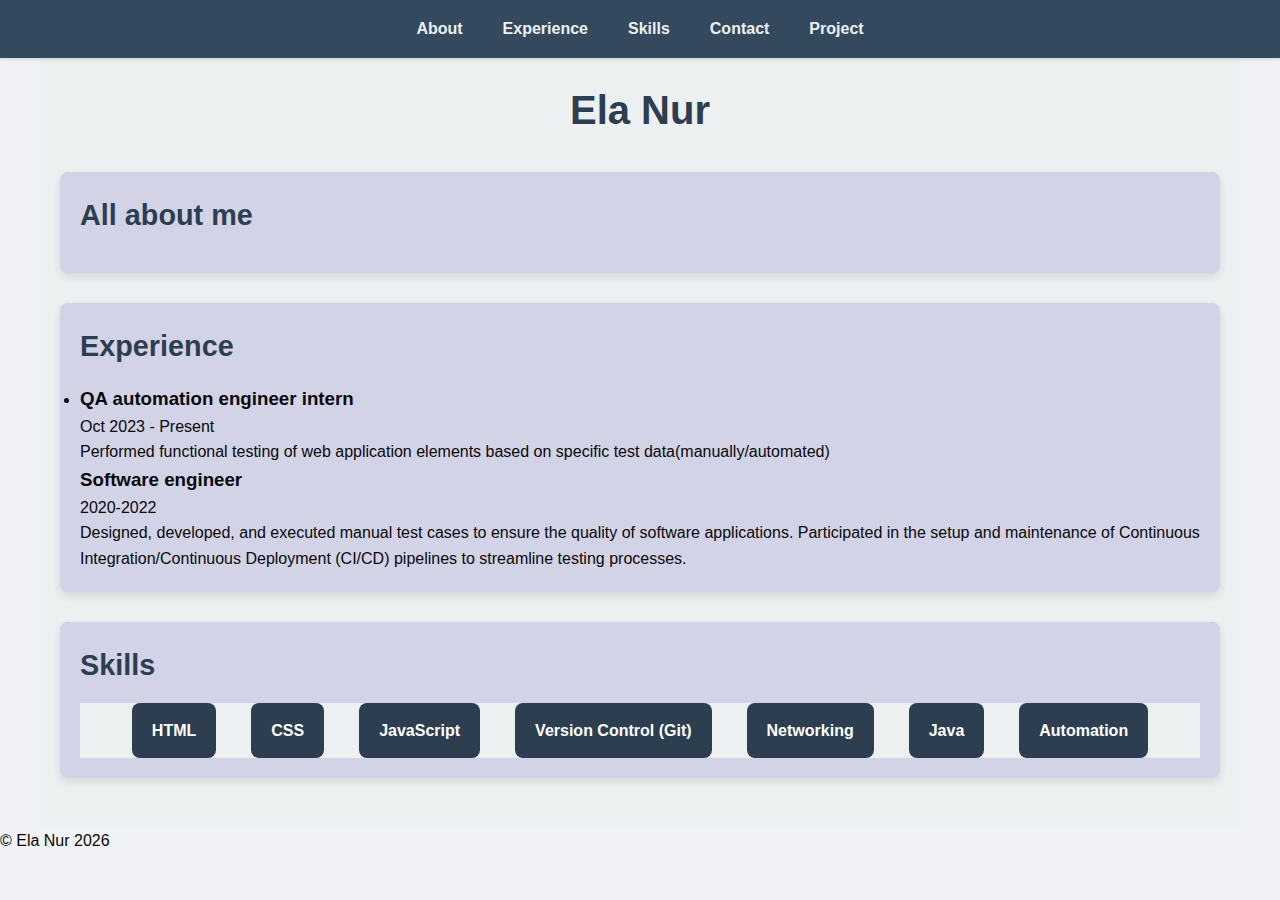
==== commit 5ff13c20: "Update index.html" ====
--- a/index.html
+++ b/index.html
@@ -1,22 +1,12 @@
-<!DOCTYPE html> <!---->
+<!DOCTYPE html>
 <html lang="en">
-<head>
-    <meta charset="UTF-8">
-    <meta name="viewport" content="width=device-width, initial-scale=1.0">
-
-    <title> My first website</title>
-    <link href="https://fonts.googleapis.com/css?family=Lato:400,900&display=swap" rel="stylesheet">
-
-    <link href="style1/style.css" rel="stylesheet">
-
-</head>
-<body>
-    <header>
-        <div class="container">
-            <h1>Ela Nur</h1>
-        </div>
-    </header>
-    
+  <head>
+    <meta charset="UTF-8" />
+    <meta name="viewport" content="width=device-width, initial-scale=1.0" />
+    <link rel="stylesheet" href="style1/style.css" />
+    <title>My first website</title>
+  </head>
+  <body>
     <nav class="sticky-header">
         <ul>
             <li><a href="#about">About</a></li>
@@ -27,47 +17,50 @@
 
           </ul>
     </nav>
-       
-        <h2 id="about"> About </h2>
-        <div class="about-container"> 
-            <p id="about-content"> Mom of 3 lovely kids, student of The Code the Dream and Software Automation Test Engineer.A versatile, hardworking individual. 2 years of experience in IT industry with knowledge of networking, Cisco Products, coding skills and Test automation. Enjoys working with hardware/software environment. Experienced at creating and executing automated tests for web application testing in Selenium WebDriver using Java. Experienced of Software Development Life Cycle (Scrum Agile) from requirements to product release. Good knowledge in different testing methodologies including Black Box, Gray Box, Smoke Testing, Functional Testing, Regression testing. Passionate about testing and eager to expand knowledge. Excellent problem-solving skills. 
+
+    <div class="container">
+      <div class="header">
+        <h1>Ela Nur</h1>
+      </div>
+
+      <div class="section-about">
+        <h2>All about me</h2>
+        <p>
+          
+           
+        </p>
+      </div>
+
+      <div class="section-experience">
+        <h2>Experience</h2>
+        <ul> 
+        <li>
+
+            <h3>QA automation engineer intern </h3>
+            <p> Oct 2023 - Present</p>
+            <p>
+                Performed functional testing of web application 
+                elements based on specific test data(manually/automated)
+            </p>
     
-                <img src="https://encrypted-tbn0.gstatic.com/images?q=tbn:ANd9GcTcyYS4mwjAHVfuUkipkN2Nsp7NgKEsU1VTOQ&s" alt="photo" width="700" class="center" id="profile-picture">
-                 </p>
-
-        </div>
-        <h2 id="experience"> Experience </h2>
-                    <div class="experience-container">
-                        <div class="ex-item"> 
-                            <h3> 2017-2018:</h3>
-                            <div class="ex-part">
-                                <h3> Customer Service Agent</h3>
-                                <p> Conducted thorough verifications of travel documents and boarding passes to uphold compliance with aviation regulations and standards.</p>
-                            </div>
-                             </div>
-                        <div class="ex-item"> 
-                            <h3> 2022-2024:</h3>
-                            <div class="ex-part"> 
-                                <h3> QA Engineer </h3>
-                                <p> Monitored case queue progress to ensure completion within service priority level agreements; conducted inventory scanning of Cisco products leading to accurate asset management records maintained at an average accuracy rate of 98% per month.</p>
-                               </div>
-                             </div>
-                        <div class="ex-item"> 
-                            <h3> 2020-2022: </h3>
-                            <div class="ex-part"> 
-                                <h3> SDET engineer </h3>
-                                <p>Developed and executed automated functional tests using Java Selenium for web application elements. </p>
-
-
-                            </div>
-                         </div>
+            <h3> Software engineer </h3>
+            <p>2020-2022</p>
+            <p> Designed, developed, and executed manual test cases to ensure the quality of software applications.
+              Participated in the setup and maintenance of Continuous Integration/Continuous Deployment (CI/CD) pipelines to streamline testing processes.</p>
                 
-                    <div class="other-container">
-                <ul> 
-                    <li> <a href="https://www.linkedin.com"> click here </a> </li>
-                    <li> email: elz86@gmail.com </li>
-                </ul>
-             </div>   
-</body>
-
+          </li>
+        </ul>
+      </div>
+      <div class="section-skills">
+        <h2>Skills</h2>
+        <ul class="skills">
+          <li>HTML</li>
+          <li>CSS</li>
+          <li>JavaScript</li>
+          <li>Version Control (Git)</li>
+     </ul>
+      </div>
+    </div>
+    <script src="javasc/index.js"></script>
+  </body>
 </html>
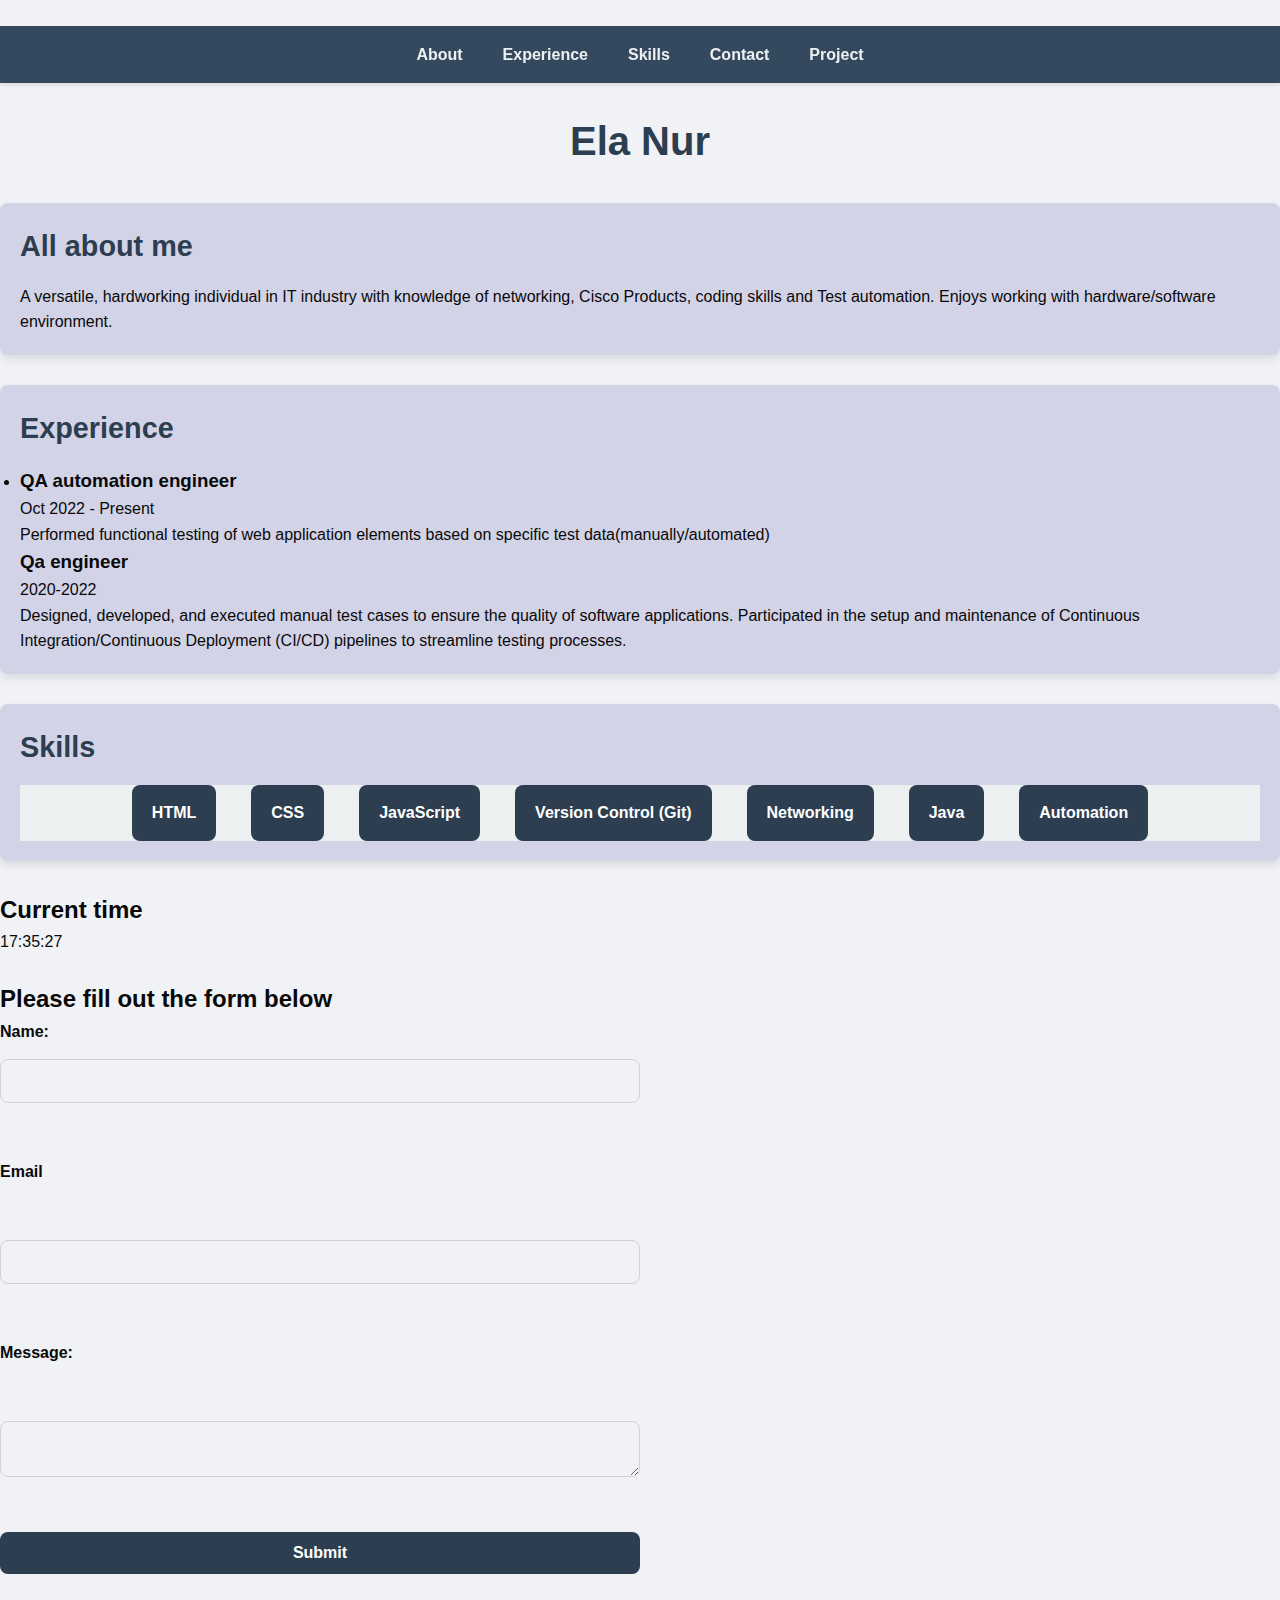
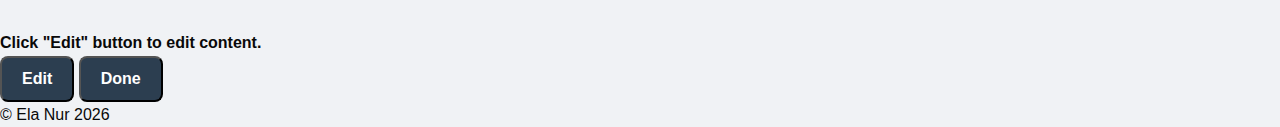
==== commit ad66d981: "Update index.html" ====
--- a/index.html
+++ b/index.html
@@ -6,7 +6,7 @@
     <link rel="stylesheet" href="style1/style.css" />
     <title>My first website</title>
   </head>
-  <body>
+  <br>
     <nav class="sticky-header">
         <ul>
             <li><a href="#about">About</a></li>
@@ -18,7 +18,7 @@
           </ul>
     </nav>
 
-    <div class="container">
+    <br class="container">
       <div class="header">
         <h1>Ela Nur</h1>
       </div>
@@ -26,28 +26,28 @@
       <div class="section-about">
         <h2>All about me</h2>
         <p>
-          
-           
+            A versatile, hardworking individual in IT industry 
+            with knowledge of networking, Cisco Products, coding skills and Test automation. 
+            Enjoys working with hardware/software environment.
         </p>
       </div>
-
+  
       <div class="section-experience">
         <h2>Experience</h2>
         <ul> 
         <li>
 
-            <h3>QA automation engineer intern </h3>
-            <p> Oct 2023 - Present</p>
+            <h3>QA automation engineer</h3>
+            <p> Oct 2022 - Present</p>
             <p>
                 Performed functional testing of web application 
                 elements based on specific test data(manually/automated)
             </p>
     
-            <h3> Software engineer </h3>
-            <p>2020-2022</p>
+            <h3> Qa engineer </h3>
+            <p> 2020-2022 </p>
             <p> Designed, developed, and executed manual test cases to ensure the quality of software applications.
-              Participated in the setup and maintenance of Continuous Integration/Continuous Deployment (CI/CD) pipelines to streamline testing processes.</p>
-                
+                Participated in the setup and maintenance of Continuous Integration/Continuous Deployment (CI/CD) pipelines to streamline testing processes.</p>
           </li>
         </ul>
       </div>
@@ -61,6 +61,37 @@
      </ul>
       </div>
     </div>
+    <section> 
+      <h2> Current time </h2>
+      <p id="clock"> </p>
+    </section>
+
+    <br>
+      <h2> 
+        Please fill out the form below
+      </h2>
+
+      <form name="leave_message">
+     
+        <label for="username"> Name: </label></id=>
+        <input for="text" name="userName" required /></br> 
+        <label for="email"> Email </label></br>  
+        <input type="email" name="email" required /></br> 
+        <label for="usersMessage"> Message: </label></br> 
+        <textArea type="text" name="usersMessage" required ></textArea></br> 
+        <button type="submit"> Submit </button></br> 
+        
+        <section id="messages">
+          <ul id="messages_list"> </ul>
+        </section>
+      </form>
+
+   <div id="container">
+      <p id="edit"><b> Click "Edit" button to edit content. </ b></p>
+      <button type="submit" id="edit-button">Edit</button>
+      <button type="submit" id="end-editing">Done</button>
+      </div>
+
     <script src="javasc/index.js"></script>
   </body>
 </html>
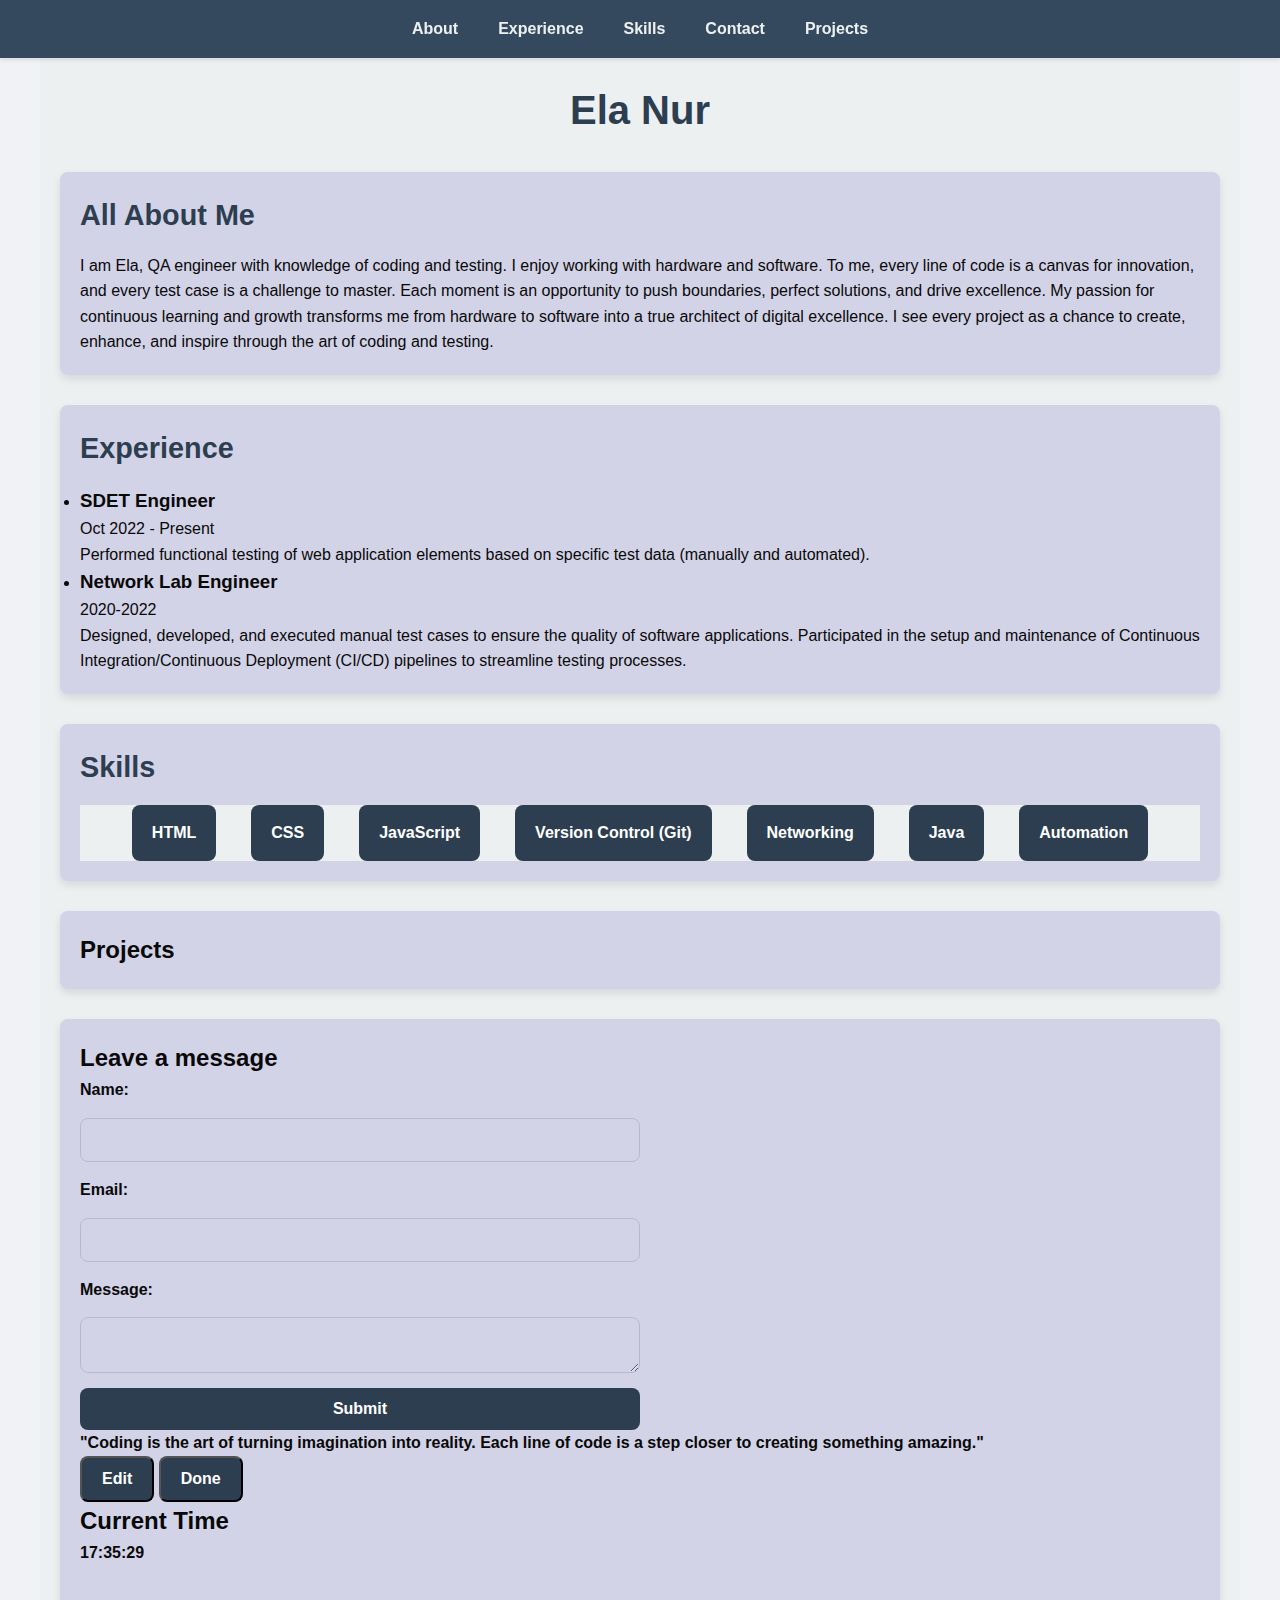
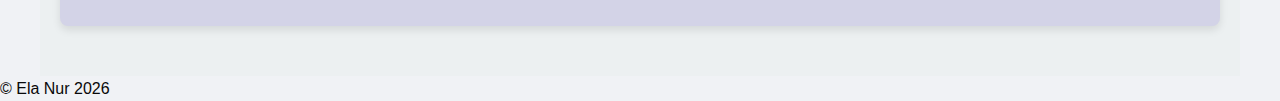
==== commit bb71cac6: "Update index.html" ====
--- a/index.html
+++ b/index.html
@@ -1,97 +1,128 @@
 <!DOCTYPE html>
 <html lang="en">
-  <head>
-    <meta charset="UTF-8" />
-    <meta name="viewport" content="width=device-width, initial-scale=1.0" />
-    <link rel="stylesheet" href="style1/style.css" />
-    <title>My first website</title>
-  </head>
-  <br>
-    <nav class="sticky-header">
-        <ul>
-            <li><a href="#about">About</a></li>
-            <li><a href="#experience">Experience</a></li>
-            <li><a href="#skills">Skills</a></li>
-            <li><a href="#contact">Contact</a></li>
-            <li><a href="#projects">Project</a></li>
+<!-- <head>
+  <meta charset="UTF-8" />
+  <meta name="viewport" content="width=device-width, initial-scale=1.0" />
+  <link rel="stylesheet" href="style1/style.css" />
+  <link rel="stylesheet" href="link rel="stylesheet" href="https://cdnjs.cloudflare.com/ajax/libs/font-awesome/6.6.0/css/all.min.css" integrity="sha512-Kc323vGBEqzTmouAECnVceyQqyqdsSiqLQISBL29aUW4U/M7pSPA/gEUZQqv1cwx4OnYxTxve5UMg5GT6L4JJg==" crossorigin="anonymous" referrerpolicy="no-referrer">
+  <title>My First Website</title>
+</head> -->
+<html lang="en">
+<head>
+  <meta charset="UTF-8" />
+  <meta name="viewport" content="width=device-width, initial-scale=1.0" />
+  <link rel="stylesheet" href="style1/style.css" />
+  <link rel="stylesheet" href="https://cdnjs.cloudflare.com/ajax/libs/font-awesome/6.6.0/css/all.min.css" integrity="sha512-Kc323vGBEqzTmouAECnVceyQqyqdsSiqLQISBL29aUW4U/M7pSPA/gEUZQqv1cwx4OnYxTxve5UMg5GT6L4JJg==" crossorigin="anonymous" referrerpolicy="no-referrer" />
+  <title>My First Website</title>
+</head>
+<body>
+  <nav class="sticky-header">
+    <ul>
+      <li><a href="#about">About</a></li>
+      <li><a href="#experience">Experience</a></li>
+      <li><a href="#skills">Skills</a></li>
+      <li><a href="#contact">Contact</a></li>
+      <li><a href="#projects">Projects</a></li>
+    </ul>
+  </nav>
 
-          </ul>
-    </nav>
+  <div class="container">
+    <header class="header">
+      <h1>Ela Nur</h1>
+    </header>
 
-    <br class="container">
-      <div class="header">
-        <h1>Ela Nur</h1>
-      </div>
-
-      <div class="section-about">
-        <h2>All about me</h2>
-        <p>
-            A versatile, hardworking individual in IT industry 
-            with knowledge of networking, Cisco Products, coding skills and Test automation. 
-            Enjoys working with hardware/software environment.
-        </p>
-      </div>
-  
-      <div class="section-experience">
-        <h2>Experience</h2>
-        <ul> 
-        <li>
-
-            <h3>QA automation engineer</h3>
-            <p> Oct 2022 - Present</p>
-            <p>
-                Performed functional testing of web application 
-                elements based on specific test data(manually/automated)
-            </p>
-    
-            <h3> Qa engineer </h3>
-            <p> 2020-2022 </p>
-            <p> Designed, developed, and executed manual test cases to ensure the quality of software applications.
-                Participated in the setup and maintenance of Continuous Integration/Continuous Deployment (CI/CD) pipelines to streamline testing processes.</p>
-          </li>
-        </ul>
-      </div>
-      <div class="section-skills">
-        <h2>Skills</h2>
-        <ul class="skills">
-          <li>HTML</li>
-          <li>CSS</li>
-          <li>JavaScript</li>
-          <li>Version Control (Git)</li>
-     </ul>
-      </div>
-    </div>
-    <section> 
-      <h2> Current time </h2>
-      <p id="clock"> </p>
+    <section id="about" class="section-about">
+      <h2>All About Me</h2>
+      <p>
+        I am Ela, QA engineer with knowledge of coding and testing. I enjoy working with hardware and software. 
+        To me, every line of code is a canvas for innovation, and every test case is a challenge to master. Each moment is an opportunity to push boundaries, perfect solutions, and drive excellence.
+        My passion for continuous learning and growth transforms me from hardware to software into a true architect of digital excellence. I see every project as a chance to create, enhance, and inspire through the art of coding and testing.
+      </p>
     </section>
 
-    <br>
-      <h2> 
-        Please fill out the form below
-      </h2>
+    <section id="experience" class="section-experience">
+      <h2>Experience</h2>
+      <ul>
+        <li>
+          <h3>SDET Engineer</h3>
+          <p>Oct 2022 - Present</p>
+          <p>
+            Performed functional testing of web application elements 
+            based on specific test data (manually and automated).
+          </p>
+        </li>
+        <li>
+          <h3>Network Lab Engineer</h3>
+          <p>2020-2022 </p>
+          <p>
+             Designed, developed, and executed manual test cases to ensure the quality of software applications.
+             Participated in the setup and maintenance of Continuous Integration/Continuous Deployment (CI/CD) pipelines to streamline testing processes.
+          </p>
+        </li>
+      </ul>
+    </section>
 
+    <section id="skills" class="section-skills">
+      <h2>Skills</h2>
+      <ul class="skills">
+        <li>HTML</li>
+        <li>CSS</li>
+        <li>JavaScript</li>
+        <li>Version Control (Git)</li>
+      </ul>
+    </section>
+
+    <section id="projects" class="section-projects">
+      <h2>Projects</h2>
+      <ul id="projects-list"></ul>
+    </section>
+
+    <section class="contact-form">
+      <h2>Leave a message </h2>
       <form name="leave_message">
-     
-        <label for="username"> Name: </label></id=>
-        <input for="text" name="userName" required /></br> 
-        <label for="email"> Email </label></br>  
-        <input type="email" name="email" required /></br> 
-        <label for="usersMessage"> Message: </label></br> 
-        <textArea type="text" name="usersMessage" required ></textArea></br> 
-        <button type="submit"> Submit </button></br> 
-        
-        <section id="messages">
-          <ul id="messages_list"> </ul>
-        </section>
+        <label for="username">Name:</label>
+        <input type="text" name="userName" required />
+
+        <label for="email">Email:</label>
+        <input type="email" name="email" required />
+
+        <label for="usersMessage">Message:</label>
+        <textarea name="usersMessage" required></textarea>
+
+        <button type="submit">Submit</button>
       </form>
 
-   <div id="container">
-      <p id="edit"><b> Click "Edit" button to edit content. </ b></p>
-      <button type="submit" id="edit-button">Edit</button>
-      <button type="submit" id="end-editing">Done</button>
-      </div>
+      <section id="messages">
+        <ul id="messages_list"></ul>
+      </section>
 
-    <script src="javasc/index.js"></script>
-  </body>
+    <!-- <section id="edit-section">
+      <p><br>"Coding is the art of turning imagination into reality. Each line of code is a step closer to creating something amazing."<\br></p>
+      <button type="button" id="edit-button">Edit</button>
+      <button type="button" id="end-editing">Done</button>
+    </section> -->
+
+    <section> 
+      <div id="container">
+        <p id="edit"><b> "Coding is the art of turning imagination into reality. Each line of code is a step closer to creating something amazing."</ b></p>
+        <button type="submit" id="edit-button">Edit</button>
+        <button type="submit" id="end-editing">Done</button>
+        </div>
+     </section>
+  
+      <section id="contact">
+      <h2>Current Time</h2>
+      <p id="clock"></p>
+      <div class="social-contacts">
+        <a href="https://github.com/elzatnur" target="_blank" title="GitHub">
+          <i class="fa-brands fa-github"></i>
+        </a>
+        <a href="https://www.linkedin.com/in/" target="_blank" title="LinkedIn">
+            <i class="fa-brands fa-linkedin"></i>
+        </a>
+    </div>
+    </section>
+   
+  <script src="javasc/index.js"></script>
+</body>
 </html>
